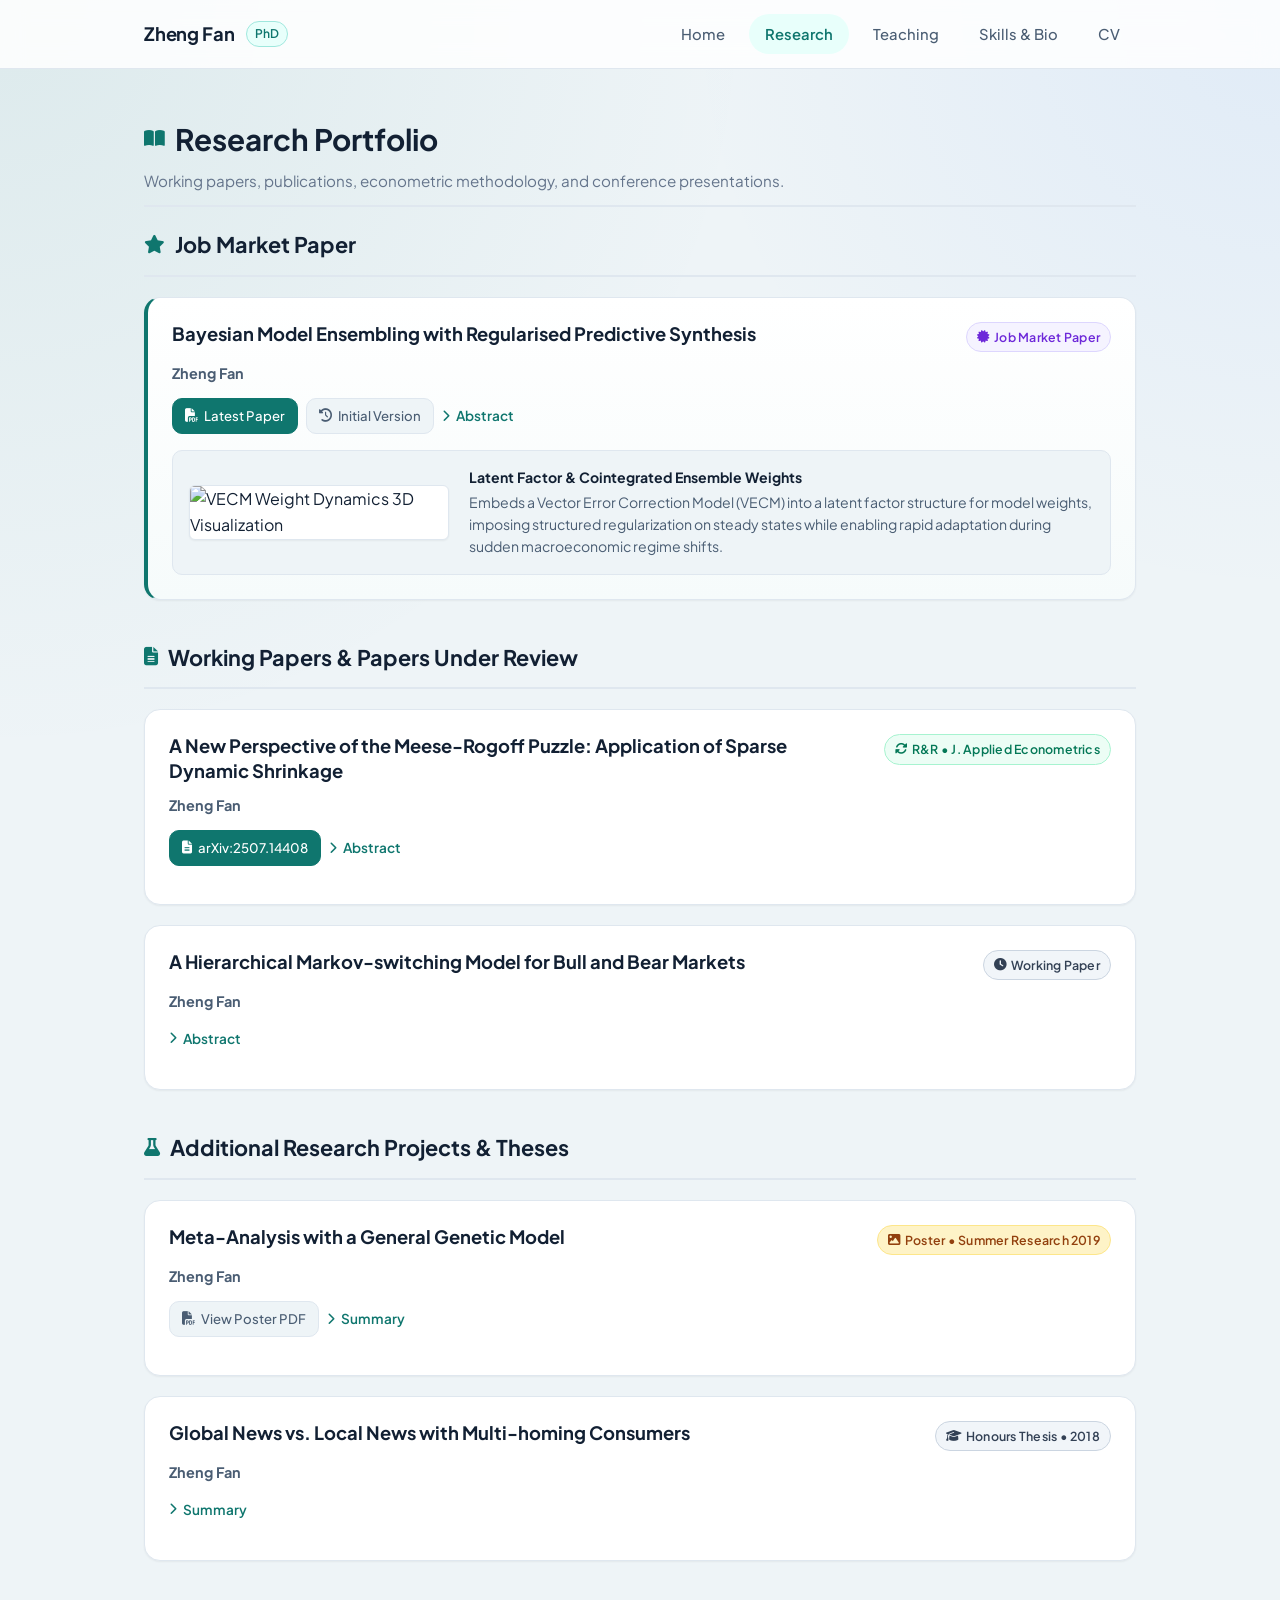
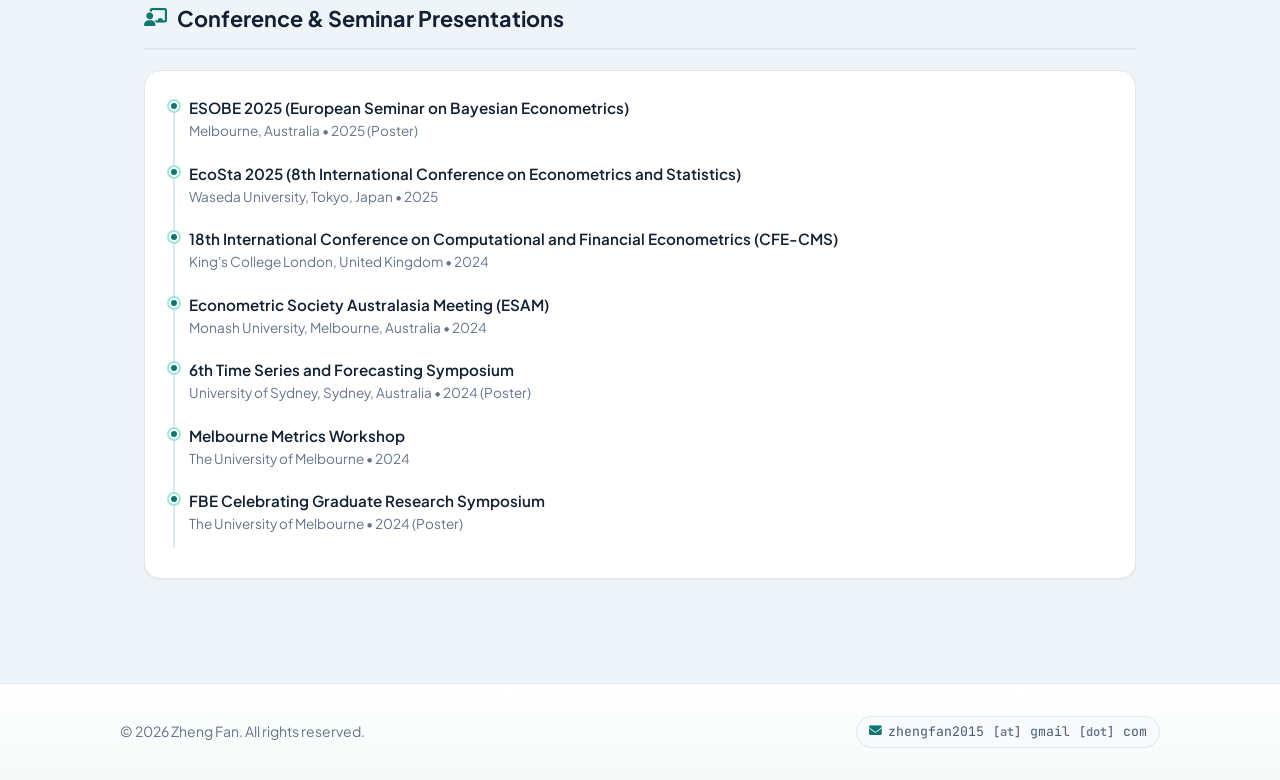
==== research.html @ b57fc92b "Add files via upload" ====
<!DOCTYPE html>
<html lang="en">
<head>
  <meta charset="UTF-8">
  <meta name="viewport" content="width=device-width, initial-scale=1.0">
  <title>Research | Zheng Fan, PhD</title>
  <meta name="description" content="Research papers, working papers, and conference presentations by Zheng Fan, PhD in Economics.">
  <link rel="icon" type="image/x-icon" href="favicon.ico">
  <link rel="canonical" href="https://zhengf1.github.io/research.html">

  <!-- Stylesheets -->
  <link rel="stylesheet" href="style.css">
  <link rel="stylesheet" href="https://cdnjs.cloudflare.com/ajax/libs/font-awesome/6.5.1/css/all.min.css">
</head>
<body>

  <!-- Navigation Bar -->
  <header class="site-header">
    <div class="nav-container">
      <a href="index.html" class="nav-brand">
        <span>Zheng Fan</span>
        <span class="brand-badge">PhD</span>
      </a>

      <button class="mobile-nav-toggle" id="mobile-toggle" aria-label="Toggle navigation">
        <i class="fas fa-bars"></i>
      </button>

      <ul class="nav-links" id="nav-links">
        <li><a href="index.html" class="nav-link">Home</a></li>
        <li><a href="research.html" class="nav-link active">Research</a></li>
        <li><a href="teaching.html" class="nav-link">Teaching</a></li>
        <li><a href="skills.html" class="nav-link">Skills &amp; Bio</a></li>
        <li><a href="summary.html" class="nav-link">CV</a></li>
      </ul>
    </div>
  </header>

  <!-- Main Content -->
  <main class="main-wrapper">

    <!-- Page Title -->
    <div class="section-header" style="margin-top: 10px;">
      <div>
        <h1 class="section-title" style="font-size: 1.85rem;">
          <i class="fas fa-book-open"></i> Research Portfolio
        </h1>
        <p class="section-subtitle" style="margin-top: 4px; font-size: 0.95rem;">
          Working papers, publications, econometric methodology, and conference presentations.
        </p>
      </div>
    </div>

    <!-- Job Market Paper Section -->
    <section class="section">
      <div class="section-header">
        <h2 class="section-title">
          <i class="fas fa-star"></i> Job Market Paper
        </h2>
      </div>

      <div class="card card-featured">
        <div class="paper-header">
          <h3 class="paper-title">Bayesian Model Ensembling with Regularised Predictive Synthesis</h3>
          <span class="paper-status-badge badge-jmp">
            <i class="fas fa-certificate"></i> Job Market Paper
          </span>
        </div>
        <div class="paper-authors">
          <strong>Zheng Fan</strong>
        </div>

        <div class="paper-actions">
          <a href="https://drive.google.com/file/d/13BnlJRaggg3YICvdml_a8Ei7IoEQGMV5/view?usp=drive_link" target="_blank" rel="noopener noreferrer" class="btn-action btn-primary-action">
            <i class="fas fa-file-pdf"></i> Latest Paper
          </a>
          <a href="https://drive.google.com/file/d/1F9MIjxwl478KkVjVPBg7mlraKvSNJlMA/view?usp=drive_link" target="_blank" rel="noopener noreferrer" class="btn-action">
            <i class="fas fa-history"></i> Initial Version
          </a>
          <button class="abstract-toggle" onclick="toggleAbstract('jmp-abstract-full', this)">
            <i class="fas fa-chevron-right chevron"></i> <span>Abstract</span>
          </button>
        </div>

        <!-- Media & Animation Showcase -->
        <div class="media-showcase">
          <div class="media-thumbnail">
            <img src="video_VECM_MS_weights_3D_left.gif" alt="VECM Weight Dynamics 3D Visualization">
          </div>
          <div class="media-desc">
            <strong style="color: var(--text-primary); display: block; margin-bottom: 4px;">Latent Factor &amp; Cointegrated Ensemble Weights</strong>
            Embeds a Vector Error Correction Model (VECM) into a latent factor structure for model weights, imposing structured regularization on steady states while enabling rapid adaptation during sudden macroeconomic regime shifts.
          </div>
        </div>

        <div id="jmp-abstract-full" class="abstract-content">
          <p>
            <strong>Abstract:</strong> This paper develops a new Bayesian framework for forecast combination that embeds a Vector Error Correction Model structure within a latent dynamic factor representation for model weights. By imposing cointegration across the latent weight structure, the framework establishes a structured yet flexible regularization on their long-run behavior while allowing for short-term deviations. The specification enables the ensemble weights to evolve around steady states and to adjust rapidly toward a new steady state when the predictive environment changes. Monte Carlo studies and empirical applications to economic growth and inflation forecasting show that the proposed approach delivers substantial improvements in predictive performance over cutting-edge methods. The framework incorporates key features found in state-of-the-art approaches by providing flexible weight dynamics that permit non-convex weights to be negative and allow quick transitions across multiple steady configurations simultaneously.
          </p>
        </div>
      </div>
    </section>

    <!-- Working Papers Section -->
    <section class="section">
      <div class="section-header">
        <h2 class="section-title">
          <i class="fas fa-file-alt"></i> Working Papers &amp; Papers Under Review
        </h2>
      </div>

      <!-- Paper 1 -->
      <div class="card">
        <div class="paper-header">
          <h3 class="paper-title">A New Perspective of the Meese-Rogoff Puzzle: Application of Sparse Dynamic Shrinkage</h3>
          <span class="paper-status-badge badge-rr">
            <i class="fas fa-sync-alt"></i> R&amp;R &bull; J. Applied Econometrics
          </span>
        </div>
        <div class="paper-authors">
          <strong>Zheng Fan</strong>
        </div>
        <div class="paper-actions">
          <a href="https://arxiv.org/abs/2507.14408" target="_blank" rel="noopener noreferrer" class="btn-action btn-primary-action">
            <i class="fas fa-file-lines"></i> arXiv:2507.14408
          </a>
          <button class="abstract-toggle" onclick="toggleAbstract('paper1-abstract', this)">
            <i class="fas fa-chevron-right chevron"></i> <span>Abstract</span>
          </button>
        </div>
        <div id="paper1-abstract" class="abstract-content">
          <p>
            <strong>Abstract:</strong> We propose the Markov Switching Dynamic Shrinkage process (MSDSP), nesting the Dynamic Shrinkage Process (DSP) of Kowal et al. (2019). We revisit the Meese-Rogoff puzzle (Meese and Rogoff, 1983a,b, 1988) by applying the MSDSP to the economic models deemed inferior to the random walk model for exchange rate predictions. The flexibility of the MSDSP model captures the possibility of zero coefficients (sparsity), constant coefficient (dynamic shrinkage), as well as sudden and gradual parameter movements (structural change) in the time-varying parameter model setting. We also apply MSDSP in the context of Bayesian predictive synthesis (BPS) (McAlinn and West, 2019), where dynamic combination schemes exploit the information from the alternative economic models. Our analysis provides a new perspective to the Meese-Rogoff puzzle, illustrating that the economic models, enhanced with the parameter flexibility of the MSDSP, produce predictive distributions that are superior to the random walk model, even when stochastic volatility is considered.
          </p>
        </div>
      </div>

      <!-- Paper 2 -->
      <div class="card">
        <div class="paper-header">
          <h3 class="paper-title">A Hierarchical Markov-switching Model for Bull and Bear Markets</h3>
          <span class="paper-status-badge badge-wp">
            <i class="fas fa-clock"></i> Working Paper
          </span>
        </div>
        <div class="paper-authors">
          <strong>Zheng Fan</strong>
        </div>
        <div class="paper-actions">
          <button class="abstract-toggle" onclick="toggleAbstract('paper2-abstract', this)">
            <i class="fas fa-chevron-right chevron"></i> <span>Abstract</span>
          </button>
        </div>
        <div id="paper2-abstract" class="abstract-content">
          <p>
            <strong>Abstract:</strong> This paper integrates a hierarchical Markov-switching model with model-based clustering to address high-dimensional data challenges, aiming to identify bull and bear market regimes. This approach enhances both regime identification accuracy and out-of-sample forecasting performance across multivariate financial returns.
          </p>
        </div>
      </div>
    </section>

    <!-- Other Research Experience & Projects -->
    <section class="section">
      <div class="section-header">
        <h2 class="section-title">
          <i class="fas fa-flask"></i> Additional Research Projects &amp; Theses
        </h2>
      </div>

      <!-- Project 1 -->
      <div class="card">
        <div class="paper-header">
          <h3 class="paper-title">Meta-Analysis with a General Genetic Model</h3>
          <span class="paper-status-badge badge-poster">
            <i class="fas fa-image"></i> Poster &bull; Summer Research 2019
          </span>
        </div>
        <div class="paper-authors">
          <strong>Zheng Fan</strong>
        </div>
        <div class="paper-actions">
          <a href="https://www.dropbox.com/scl/fi/pet2wde454ogcvdiyjpfb/ZhengFan_Poster_Meta_analysis.pdf?rlkey=1n0ow25yqnae992b8m7dhs103&st=idr79p1o&dl=0" target="_blank" rel="noopener noreferrer" class="btn-action">
            <i class="fas fa-file-pdf"></i> View Poster PDF
          </a>
          <button class="abstract-toggle" onclick="toggleAbstract('project1-abstract', this)">
            <i class="fas fa-chevron-right chevron"></i> <span>Summary</span>
          </button>
        </div>
        <div id="project1-abstract" class="abstract-content">
          <p>
            <strong>Summary:</strong> Assessed the effect of the ACTN3 gene on athletic performance across global studies. Developed a widely applicable general meta-analytic model for studying heterogeneous genetic effects and continuous athletic covariates.
          </p>
        </div>
      </div>

      <!-- Project 2 -->
      <div class="card">
        <div class="paper-header">
          <h3 class="paper-title">Global News vs. Local News with Multi-homing Consumers</h3>
          <span class="paper-status-badge badge-wp">
            <i class="fas fa-graduation-cap"></i> Honours Thesis &bull; 2018
          </span>
        </div>
        <div class="paper-authors">
          <strong>Zheng Fan</strong>
        </div>
        <div class="paper-actions">
          <button class="abstract-toggle" onclick="toggleAbstract('project2-abstract', this)">
            <i class="fas fa-chevron-right chevron"></i> <span>Summary</span>
          </button>
        </div>
        <div id="project2-abstract" class="abstract-content">
          <p>
            <strong>Summary:</strong> Extended the spatial demographic model of Salop to analyze media competition between global news syndicates and local outlets in the presence of multi-homing consumers and differentiated advertising markets.
          </p>
        </div>
      </div>
    </section>

    <!-- Conference Presentations -->
    <section class="section">
      <div class="section-header">
        <h2 class="section-title">
          <i class="fas fa-chalkboard-teacher"></i> Conference &amp; Seminar Presentations
        </h2>
      </div>

      <div class="card">
        <ul class="presentation-timeline">
          <li class="presentation-item">
            <div class="presentation-event">ESOBE 2025 (European Seminar on Bayesian Econometrics)</div>
            <div class="presentation-location">Melbourne, Australia &bull; 2025 (Poster)</div>
          </li>
          <li class="presentation-item">
            <div class="presentation-event">EcoSta 2025 (8th International Conference on Econometrics and Statistics)</div>
            <div class="presentation-location">Waseda University, Tokyo, Japan &bull; 2025</div>
          </li>
          <li class="presentation-item">
            <div class="presentation-event">18th International Conference on Computational and Financial Econometrics (CFE-CMS)</div>
            <div class="presentation-location">King's College London, United Kingdom &bull; 2024</div>
          </li>
          <li class="presentation-item">
            <div class="presentation-event">Econometric Society Australasia Meeting (ESAM)</div>
            <div class="presentation-location">Monash University, Melbourne, Australia &bull; 2024</div>
          </li>
          <li class="presentation-item">
            <div class="presentation-event">6th Time Series and Forecasting Symposium</div>
            <div class="presentation-location">University of Sydney, Sydney, Australia &bull; 2024 (Poster)</div>
          </li>
          <li class="presentation-item">
            <div class="presentation-event">Melbourne Metrics Workshop</div>
            <div class="presentation-location">The University of Melbourne &bull; 2024</div>
          </li>
          <li class="presentation-item">
            <div class="presentation-event">FBE Celebrating Graduate Research Symposium</div>
            <div class="presentation-location">The University of Melbourne &bull; 2024 (Poster)</div>
          </li>
        </ul>
      </div>
    </section>

  </main>

  <!-- Footer -->
  <footer class="site-footer">
    <div class="footer-container">
      <div class="footer-copy">
        &copy; 2026 Zheng Fan. All rights reserved.
      </div>
      <div class="footer-email">
        <span class="email-obfuscated" onclick="copyEmail(this)" data-user="zhengfan2015+web" data-domain="gmail.com" title="Click to copy email">
          <i class="fas fa-envelope"></i>
          <span class="email-text">zhengfan2015 <span class="email-sep">[at]</span> gmail <span class="email-sep">[dot]</span> com</span>
        </span>
      </div>
    </div>
  </footer>

  <!-- Scripts -->
  <script>
    function copyEmail(el) {
      const user = el.getAttribute('data-user');
      const domain = el.getAttribute('data-domain');
      if (!user || !domain) return;
      const email = user + '@' + domain;
      navigator.clipboard.writeText(email).then(() => {
        const textSpan = el.querySelector('.email-text');
        const orig = textSpan.innerHTML;
        textSpan.textContent = 'Copied to clipboard!';
        setTimeout(() => { textSpan.innerHTML = orig; }, 2000);
      }).catch(() => {});
    }

    function toggleAbstract(id, buttonEl) {
      const el = document.getElementById(id);
      if (!el) return;
      el.classList.toggle('show');
      buttonEl.classList.toggle('expanded');
    }

    const mobileToggle = document.getElementById('mobile-toggle');
    const navLinks = document.getElementById('nav-links');
    if (mobileToggle && navLinks) {
      mobileToggle.addEventListener('click', () => {
        navLinks.classList.toggle('open');
      });
    }
  </script>
</body>
</html>
---- style.css ----
/* ==========================================================================
   Dr. Zheng Fan - Academic & Professional Portfolio Stylesheet
   Modern, Clean, Responsive Design System
   ========================================================================== */

@import url('https://fonts.googleapis.com/css2?family=Plus+Jakarta+Sans:ital,wght@0,300;0,400;0,500;0,600;0,700;1,400&family=JetBrains+Mono:wght@400;500&display=swap');

:root {
  /* Color Palette */
  --bg-primary: #f4f6fb;
  --bg-secondary: #eef4f7;
  --bg-tertiary: #f8fafc;
  --bg-card: #ffffff;
  --bg-glass: rgba(255, 255, 255, 0.84);
  
  --text-primary: #122033;
  --text-secondary: #4a5d73;
  --text-muted: #64748b;
  --text-light: #7d8ea5;
  
  --border-color: #dfe7ef;
  --border-hover: #c7d4e1;
  
  --accent-primary: #0f766e;
  --accent-hover: #115e59;
  --accent-light: #e8fffb;
  --accent-border: #9fe7dd;
  
  --brand-navy: #122033;
  --brand-indigo: #3b82f6;
  --brand-purple: #7c3aed;
  
  /* Status Badges */
  --badge-rr-bg: #ecfdf5;
  --badge-rr-text: #047857;
  --badge-rr-border: #a7f3d0;
  
  --badge-jmp-bg: #f5f3ff;
  --badge-jmp-text: #6d28d9;
  --badge-jmp-border: #ddd6fe;
  
  --badge-wp-bg: #f1f5f9;
  --badge-wp-text: #334155;
  --badge-wp-border: #cbd5e1;
  
  /* Elevation & Shadows */
  --shadow-sm: 0 1px 2px 0 rgba(0, 0, 0, 0.05);
  --shadow-md: 0 4px 6px -1px rgba(0, 0, 0, 0.07), 0 2px 4px -2px rgba(0, 0, 0, 0.05);
  --shadow-lg: 0 10px 15px -3px rgba(0, 0, 0, 0.08), 0 4px 6px -4px rgba(0, 0, 0, 0.04);
  --shadow-hover: 0 12px 24px -4px rgba(15, 23, 42, 0.12);
  
  /* Layout */
  --container-max-width: 1040px;
  --radius-sm: 6px;
  --radius-md: 10px;
  --radius-lg: 16px;
  --radius-full: 9999px;
  
  --transition: all 0.2s cubic-bezier(0.4, 0, 0.2, 1);
}

/* ==========================================================================
   Base & Reset
   ========================================================================== */
*, *::before, *::after {
  box-sizing: border-box;
  margin: 0;
  padding: 0;
}

html {
  font-family: 'Plus Jakarta Sans', -apple-system, BlinkMacSystemFont, "Segoe UI", Roboto, sans-serif;
  color: var(--text-primary);
  background-color: var(--bg-secondary);
  line-height: 1.65;
  -webkit-font-smoothing: antialiased;
  -moz-osx-font-smoothing: grayscale;
  scroll-behavior: smooth;
}

body {
  min-height: 100vh;
  display: flex;
  flex-direction: column;
  background:
    radial-gradient(circle at top left, rgba(15, 118, 110, 0.08), transparent 28%),
    radial-gradient(circle at top right, rgba(59, 130, 246, 0.08), transparent 22%),
    var(--bg-secondary);
  color: var(--text-primary);
}

a {
  color: var(--accent-primary);
  text-decoration: none;
  transition: var(--transition);
}

a:hover {
  color: var(--accent-hover);
}

img {
  max-width: 100%;
  height: auto;
  display: block;
}

/* ==========================================================================
   Navigation Bar
   ========================================================================== */
.site-header {
  position: sticky;
  top: 0;
  z-index: 100;
  background-color: var(--bg-glass);
  backdrop-filter: blur(12px);
  -webkit-backdrop-filter: blur(12px);
  border-bottom: 1px solid var(--border-color);
  transition: var(--transition);
}

.nav-container {
  max-width: var(--container-max-width);
  margin: 0 auto;
  padding: 0 24px;
  height: 68px;
  display: flex;
  align-items: center;
  justify-content: space-between;
}

.nav-brand {
  display: flex;
  align-items: center;
  gap: 12px;
  font-size: 1.15rem;
  font-weight: 700;
  color: var(--text-primary);
  letter-spacing: -0.01em;
}

.nav-brand .brand-badge {
  font-size: 0.75rem;
  font-weight: 600;
  color: var(--accent-primary);
  background: var(--accent-light);
  padding: 2px 8px;
  border-radius: var(--radius-full);
  border: 1px solid var(--accent-border);
}

.nav-links {
  display: flex;
  align-items: center;
  gap: 8px;
  list-style: none;
}

.nav-link {
  display: inline-flex;
  align-items: center;
  padding: 8px 16px;
  border-radius: var(--radius-full);
  font-size: 0.925rem;
  font-weight: 500;
  color: var(--text-secondary);
  transition: var(--transition);
}

.nav-link:hover {
  color: var(--text-primary);
  background-color: var(--bg-tertiary);
}

.nav-link.active {
  color: var(--accent-primary);
  background-color: var(--accent-light);
  font-weight: 600;
}

/* Mobile Nav Toggle */
.mobile-nav-toggle {
  display: none;
  background: none;
  border: none;
  cursor: pointer;
  padding: 8px;
  color: var(--text-primary);
  font-size: 1.25rem;
}

/* ==========================================================================
   Main Container Layout
   ========================================================================== */
.main-wrapper {
  flex: 1;
  max-width: var(--container-max-width);
  width: 100%;
  margin: 0 auto;
  padding: 36px 24px 64px 24px;
}

/* ==========================================================================
   Hero & Profile Header Section
   ========================================================================== */
.hero-card {
  background: var(--bg-card);
  border: 1px solid var(--border-color);
  border-radius: var(--radius-lg);
  padding: 40px;
  margin-bottom: 36px;
  box-shadow: var(--shadow-sm);
  display: flex;
  align-items: center;
  justify-content: space-between;
  gap: 40px;
  position: relative;
  overflow: hidden;
}

.hero-card::before {
  content: '';
  position: absolute;
  top: 0;
  left: 0;
  right: 0;
  height: 4px;
  background: linear-gradient(90deg, #0b3d5f 0%, #0f766e 45%, #f59e0b 100%);
}

.hero-content {
  flex: 1;
}

.hero-badge {
  display: inline-flex;
  align-items: center;
  gap: 6px;
  font-size: 0.8rem;
  font-weight: 600;
  text-transform: uppercase;
  letter-spacing: 0.05em;
  color: #0f766e;
  background: #e8fffb;
  border: 1px solid #9fe7dd;
  padding: 4px 10px;
  border-radius: var(--radius-full);
  margin-bottom: 12px;
}

.hero-name {
  font-size: 2.35rem;
  font-weight: 800;
  color: var(--text-primary);
  letter-spacing: -0.025em;
  line-height: 1.2;
  margin-bottom: 6px;
}

.hero-title {
  font-size: 1.125rem;
  font-weight: 500;
  color: var(--text-secondary);
  margin-bottom: 16px;
}

.hero-title .affiliation {
  color: var(--text-primary);
  font-weight: 600;
}

.hero-bio {
  font-size: 0.98rem;
  color: var(--text-secondary);
  line-height: 1.65;
  margin-bottom: 24px;
}

.social-links {
  display: flex;
  align-items: center;
  gap: 12px;
  flex-wrap: wrap;
}

.social-btn {
  display: inline-flex;
  align-items: center;
  gap: 8px;
  padding: 8px 14px;
  border-radius: var(--radius-md);
  font-size: 0.875rem;
  font-weight: 500;
  color: var(--text-secondary);
  background: var(--bg-tertiary);
  border: 1px solid var(--border-color);
  transition: var(--transition);
}

.social-btn svg {
  flex-shrink: 0;
  width: 18px;
  height: 18px;
  fill: currentColor;
}

.social-btn:hover {
  color: var(--text-primary);
  border-color: var(--border-hover);
  transform: translateY(-1px);
  box-shadow: var(--shadow-sm);
}

.social-btn.btn-scholar:hover {
  background: #eff6ff;
  color: #2563eb;
  border-color: #bfdbfe;
}

.social-btn.btn-github:hover {
  background: #181717;
  color: #ffffff;
  border-color: #181717;
}

.social-btn.btn-linkedin:hover {
  background: #0077b5;
  color: #ffffff;
  border-color: #0077b5;
}

.social-btn.btn-orcid:hover {
  background: #f0fdf4;
  color: #16a34a;
  border-color: #bbf7d0;
}

.hero-avatar-wrap {
  flex-shrink: 0;
  position: relative;
}

.hero-avatar {
  width: 156px;
  height: 156px;
  border-radius: var(--radius-full);
  object-fit: cover;
  border: 4px solid var(--bg-card);
  box-shadow: var(--shadow-md);
  outline: 2px solid var(--border-color);
}

/* ==========================================================================
   Section Headers
   ========================================================================== */
.section {
  margin-bottom: 40px;
}

.section-header {
  display: flex;
  align-items: baseline;
  justify-content: space-between;
  margin-bottom: 20px;
  padding-bottom: 12px;
  border-bottom: 2px solid var(--border-color);
}

.section-title {
  font-size: 1.35rem;
  font-weight: 700;
  color: var(--text-primary);
  display: flex;
  align-items: center;
  gap: 10px;
}

.section-title i {
  color: var(--accent-primary);
  font-size: 1.15rem;
}

.section-subtitle {
  font-size: 0.875rem;
  color: var(--text-muted);
}

/* ==========================================================================
   Cards & Layout Components
   ========================================================================== */
.card {
  background: var(--bg-card);
  border: 1px solid var(--border-color);
  border-radius: var(--radius-lg);
  padding: 24px;
  margin-bottom: 20px;
  box-shadow: var(--shadow-sm);
  transition: var(--transition);
}

.card:hover {
  border-color: var(--border-hover);
  box-shadow: var(--shadow-md);
}

/* Featured Paper Card */
.card-featured {
  border-left: 4px solid var(--accent-primary);
  background: linear-gradient(180deg, #ffffff 0%, #f6fbfb 100%);
}

.paper-header {
  display: flex;
  align-items: flex-start;
  justify-content: space-between;
  gap: 16px;
  margin-bottom: 10px;
}

.paper-title {
  font-size: 1.15rem;
  font-weight: 700;
  color: var(--text-primary);
  line-height: 1.35;
}

.paper-status-badge {
  flex-shrink: 0;
  display: inline-flex;
  align-items: center;
  gap: 5px;
  padding: 4px 10px;
  border-radius: var(--radius-full);
  font-size: 0.775rem;
  font-weight: 600;
  letter-spacing: 0.02em;
}

.badge-jmp {
  background: var(--badge-jmp-bg);
  color: var(--badge-jmp-text);
  border: 1px solid var(--badge-jmp-border);
}

.badge-rr {
  background: var(--badge-rr-bg);
  color: var(--badge-rr-text);
  border: 1px solid var(--badge-rr-border);
}

.badge-wp {
  background: var(--badge-wp-bg);
  color: var(--badge-wp-text);
  border: 1px solid var(--badge-wp-border);
}

.badge-poster {
  background: #fef3c7;
  color: #92400e;
  border: 1px solid #fde68a;
}

.paper-authors {
  font-size: 0.9rem;
  color: var(--text-secondary);
  margin-bottom: 12px;
}

.paper-actions {
  display: flex;
  align-items: center;
  gap: 8px;
  flex-wrap: wrap;
  margin-bottom: 14px;
}

.btn-action {
  display: inline-flex;
  align-items: center;
  gap: 6px;
  padding: 6px 12px;
  border-radius: var(--radius-md);
  font-size: 0.825rem;
  font-weight: 500;
  color: var(--text-secondary);
  background: var(--bg-secondary);
  border: 1px solid var(--border-color);
  cursor: pointer;
  transition: var(--transition);
}

.btn-action:hover {
  color: var(--accent-primary);
  background: var(--accent-light);
  border-color: var(--accent-border);
}

.btn-action.btn-primary-action {
  background: var(--accent-primary);
  color: #ffffff;
  border-color: var(--accent-primary);
}

.btn-action.btn-primary-action:hover {
  background: var(--accent-hover);
  border-color: var(--accent-hover);
  color: #ffffff;
}

/* Abstract Toggle */
.abstract-toggle {
  background: none;
  border: none;
  padding: 4px 0;
  font-family: inherit;
  font-size: 0.85rem;
  font-weight: 600;
  color: var(--accent-primary);
  cursor: pointer;
  display: inline-flex;
  align-items: center;
  gap: 6px;
  transition: var(--transition);
}

.abstract-toggle:hover {
  color: var(--accent-hover);
  text-decoration: underline;
}

.abstract-toggle .chevron {
  transition: transform 0.2s ease;
  display: inline-block;
  font-size: 0.75rem;
}

.abstract-toggle.expanded .chevron {
  transform: rotate(90deg);
}

.abstract-content {
  display: none;
  margin-top: 14px;
  padding: 16px;
  background-color: var(--bg-secondary);
  border-radius: var(--radius-md);
  border: 1px solid var(--border-color);
  font-size: 0.9rem;
  color: var(--text-secondary);
  line-height: 1.6;
}

.abstract-content.show {
  display: block;
}

/* Media Showcase (for JMP animation) */
.media-showcase {
  display: grid;
  grid-template-columns: 260px 1fr;
  gap: 20px;
  margin-top: 16px;
  align-items: center;
  background: var(--bg-secondary);
  border: 1px solid var(--border-color);
  border-radius: var(--radius-md);
  padding: 16px;
}

.media-thumbnail {
  border-radius: var(--radius-sm);
  overflow: hidden;
  box-shadow: var(--shadow-sm);
  background: #fff;
  border: 1px solid var(--border-color);
}

.media-thumbnail img {
  width: 100%;
  height: auto;
  display: block;
}

.media-desc {
  font-size: 0.88rem;
  color: var(--text-secondary);
  line-height: 1.55;
}

/* ==========================================================================
   News & Highlight List
   ========================================================================== */
.news-list {
  list-style: none;
}

.news-item {
  display: flex;
  gap: 16px;
  padding: 14px 0;
  border-bottom: 1px solid var(--border-color);
}

.news-item:last-child {
  border-bottom: none;
  padding-bottom: 0;
}

.news-date {
  flex-shrink: 0;
  font-size: 0.825rem;
  font-weight: 600;
  color: var(--accent-primary);
  background: var(--accent-light);
  padding: 3px 8px;
  border-radius: var(--radius-sm);
  height: fit-content;
  border: 1px solid var(--accent-border);
}

.news-text {
  font-size: 0.925rem;
  color: var(--text-secondary);
  line-height: 1.5;
}

/* ==========================================================================
   Pills & Tags
   ========================================================================== */
.pill-grid {
  display: flex;
  flex-wrap: wrap;
  gap: 8px;
  margin-top: 8px;
}

.pill {
  display: inline-flex;
  align-items: center;
  gap: 6px;
  padding: 6px 12px;
  border-radius: var(--radius-full);
  font-size: 0.825rem;
  font-weight: 500;
  background: var(--bg-tertiary);
  color: var(--text-primary);
  border: 1px solid var(--border-color);
}

.pill i {
  color: var(--accent-primary);
}

/* ==========================================================================
   Teaching & Course Grid
   ========================================================================== */
.experience-group {
  margin-bottom: 28px;
}

.experience-institution {
  font-size: 1.05rem;
  font-weight: 700;
  color: var(--text-primary);
  margin-bottom: 4px;
}

.experience-role {
  font-size: 0.9rem;
  font-weight: 600;
  color: var(--accent-primary);
  margin-bottom: 14px;
}

.course-grid {
  display: grid;
  grid-template-columns: repeat(auto-fill, minmax(310px, 1fr));
  gap: 16px;
}

.course-card {
  background: var(--bg-card);
  border: 1px solid var(--border-color);
  border-radius: var(--radius-md);
  padding: 16px;
  box-shadow: var(--shadow-sm);
  display: flex;
  flex-direction: column;
  justify-content: space-between;
}

.course-code {
  font-family: 'JetBrains Mono', monospace;
  font-size: 0.775rem;
  font-weight: 600;
  color: var(--accent-primary);
  margin-bottom: 4px;
}

.course-title {
  font-size: 0.95rem;
  font-weight: 700;
  color: var(--text-primary);
  margin-bottom: 12px;
}

.course-terms {
  display: flex;
  flex-wrap: wrap;
  gap: 6px;
}

.term-badge {
  font-size: 0.75rem;
  padding: 2px 7px;
  border-radius: var(--radius-sm);
  background: var(--bg-tertiary);
  color: var(--text-secondary);
  border: 1px solid var(--border-color);
}

a.term-badge {
  color: var(--accent-primary);
  background: var(--accent-light);
  border-color: var(--accent-border);
  font-weight: 500;
  display: inline-flex;
  align-items: center;
  gap: 4px;
}

a.term-badge:hover {
  background: var(--accent-primary);
  color: #ffffff;
  border-color: var(--accent-primary);
}

/* ==========================================================================
   Skills Grid
   ========================================================================== */
.skills-container {
  display: grid;
  grid-template-columns: repeat(auto-fit, minmax(280px, 1fr));
  gap: 20px;
}

.skill-category-card {
  background: var(--bg-card);
  border: 1px solid var(--border-color);
  border-radius: var(--radius-lg);
  padding: 24px;
  box-shadow: var(--shadow-sm);
}

.skill-category-header {
  display: flex;
  align-items: center;
  gap: 10px;
  font-size: 1.05rem;
  font-weight: 700;
  color: var(--text-primary);
  margin-bottom: 16px;
  padding-bottom: 10px;
  border-bottom: 1px solid var(--border-color);
}

.skill-category-header i {
  color: var(--accent-primary);
}

.skill-tier {
  margin-bottom: 14px;
}

.skill-tier:last-child {
  margin-bottom: 0;
}

.skill-tier-label {
  font-size: 0.775rem;
  font-weight: 600;
  text-transform: uppercase;
  letter-spacing: 0.04em;
  color: var(--text-muted);
  margin-bottom: 6px;
}

/* ==========================================================================
   Presentations List
   ========================================================================== */
.presentation-timeline {
  list-style: none;
  position: relative;
  padding-left: 20px;
}

.presentation-timeline::before {
  content: '';
  position: absolute;
  left: 4px;
  top: 6px;
  bottom: 6px;
  width: 2px;
  background: var(--border-color);
}

.presentation-item {
  position: relative;
  padding-bottom: 18px;
}

.presentation-item::before {
  content: '';
  position: absolute;
  left: -20px;
  top: 6px;
  width: 10px;
  height: 10px;
  border-radius: 50%;
  background: var(--accent-primary);
  border: 2px solid var(--bg-card);
  box-shadow: 0 0 0 2px var(--accent-border);
}

.presentation-event {
  font-size: 0.95rem;
  font-weight: 600;
  color: var(--text-primary);
}

.presentation-location {
  font-size: 0.85rem;
  color: var(--text-muted);
}

/* ==========================================================================
   Footer
   ========================================================================== */
.site-footer {
  background: linear-gradient(180deg, #ffffff 0%, #f5faf9 100%);
  border-top: 1px solid var(--border-color);
  padding: 32px 24px;
  margin-top: auto;
}

.footer-container {
  max-width: var(--container-max-width);
  margin: 0 auto;
  display: flex;
  align-items: center;
  justify-content: space-between;
  flex-wrap: wrap;
  gap: 16px;
}

.footer-copy {
  font-size: 0.875rem;
  color: var(--text-muted);
}

.footer-affiliation,
.footer-email {
  font-size: 0.875rem;
  color: var(--text-secondary);
}

.email-obfuscated {
  display: inline-flex;
  align-items: center;
  gap: 6px;
  cursor: pointer;
  padding: 4px 12px;
  border-radius: var(--radius-full);
  background: var(--bg-tertiary);
  border: 1px solid var(--border-color);
  font-family: 'JetBrains Mono', monospace;
  font-size: 0.825rem;
  color: var(--text-secondary);
  transition: var(--transition);
}

.email-obfuscated:hover {
  background: var(--accent-light);
  color: var(--accent-primary);
  border-color: var(--accent-border);
}

.email-obfuscated i {
  color: var(--accent-primary);
  font-size: 0.8rem;
}

.email-sep {
  color: var(--text-muted);
  font-size: 0.75rem;
  font-weight: 600;
  padding: 0 1px;
}

/* ==========================================================================
   Responsive Breakpoints
   ========================================================================== */
@media (max-width: 768px) {
  .hero-card {
    flex-direction: column-reverse;
    text-align: center;
    padding: 28px 20px;
    gap: 24px;
  }
  
  .hero-avatar {
    width: 128px;
    height: 128px;
  }
  
  .social-links {
    justify-content: center;
  }
  
  .media-showcase {
    grid-template-columns: 1fr;
  }
  
  .mobile-nav-toggle {
    display: block;
  }
  
  .nav-links {
    display: none;
    position: absolute;
    top: 68px;
    left: 0;
    right: 0;
    background: var(--bg-card);
    border-bottom: 1px solid var(--border-color);
    flex-direction: column;
    padding: 16px;
    box-shadow: var(--shadow-md);
  }
  
  .nav-links.open {
    display: flex;
  }
  
  .nav-link {
    width: 100%;
    justify-content: center;
  }
}

/* ==========================================================================
   CV / Summary Page & Print Layout
   ========================================================================== */
.summary-toolbar {
  display: flex;
  justify-content: space-between;
  align-items: center;
  margin-bottom: 24px;
  flex-wrap: wrap;
  gap: 12px;
}

.summary-sheet {
  background: #ffffff;
  border: 1px solid var(--border-color);
  border-radius: var(--radius-lg);
  padding: 48px;
  box-shadow: var(--shadow-sm);
}

.cv-header {
  border-bottom: 2px solid var(--text-primary);
  padding-bottom: 20px;
  margin-bottom: 28px;
  display: flex;
  justify-content: space-between;
  align-items: flex-start;
  gap: 20px;
  flex-wrap: wrap;
}

.cv-name {
  font-size: 2.2rem;
  font-weight: 800;
  color: var(--text-primary);
  line-height: 1.15;
  margin-bottom: 6px;
}

.cv-subtitle {
  font-size: 1.05rem;
  font-weight: 600;
  color: var(--text-secondary);
}

.cv-meta {
  font-size: 0.9rem;
  color: var(--text-secondary);
  line-height: 1.6;
}

.cv-meta-links {
  display: flex;
  gap: 12px;
  flex-wrap: wrap;
  margin-top: 6px;
  font-size: 0.875rem;
}

.cv-meta-links a {
  display: inline-flex;
  align-items: center;
  gap: 5px;
  color: var(--accent-primary);
}

.cv-section {
  margin-bottom: 28px;
  break-inside: avoid;
  page-break-inside: avoid;
}

.cv-section-title {
  font-size: 1.15rem;
  font-weight: 700;
  text-transform: uppercase;
  letter-spacing: 0.05em;
  color: var(--text-primary);
  border-bottom: 1.5px solid var(--border-color);
  padding-bottom: 6px;
  margin-bottom: 14px;
}

.cv-item {
  margin-bottom: 14px;
  break-inside: avoid;
  page-break-inside: avoid;
}

.cv-item:last-child {
  margin-bottom: 0;
}

.cv-item-header {
  display: flex;
  justify-content: space-between;
  align-items: baseline;
  gap: 16px;
  margin-bottom: 3px;
}

.cv-item-title {
  font-size: 0.975rem;
  font-weight: 700;
  color: var(--text-primary);
}

.cv-item-date {
  font-size: 0.875rem;
  font-weight: 600;
  color: var(--text-muted);
  flex-shrink: 0;
  text-align: right;
}

.cv-item-subtitle {
  font-size: 0.9rem;
  color: var(--text-secondary);
  margin-bottom: 4px;
}

.cv-item-desc {
  font-size: 0.88rem;
  color: var(--text-secondary);
  line-height: 1.5;
}

.cv-list {
  padding-left: 20px;
  margin-top: 6px;
  font-size: 0.88rem;
  color: var(--text-secondary);
  line-height: 1.55;
}

.cv-list li {
  margin-bottom: 4px;
}

/* Print Specific Rules */
@media print {
  @page {
    margin: 1.5cm;
    size: A4 portrait;
  }

  body, html {
    background: #ffffff !important;
    color: #000000 !important;
    font-size: 10.5pt !important;
    line-height: 1.45 !important;
  }

  .site-header,
  .site-footer,
  .no-print,
  .mobile-nav-toggle {
    display: none !important;
  }

  .main-wrapper {
    max-width: 100% !important;
    padding: 0 !important;
    margin: 0 !important;
  }

  .summary-sheet {
    border: none !important;
    box-shadow: none !important;
    padding: 0 !important;
    background: #ffffff !important;
  }

  .cv-header {
    border-bottom: 2px solid #000000 !important;
    padding-bottom: 12px !important;
    margin-bottom: 20px !important;
  }

  .cv-name {
    font-size: 20pt !important;
    color: #000000 !important;
  }

  .cv-section-title {
    font-size: 11pt !important;
    color: #000000 !important;
    border-bottom: 1px solid #000000 !important;
    margin-bottom: 10px !important;
  }

  .cv-item-title {
    font-size: 10.5pt !important;
    color: #000000 !important;
  }

  .cv-item-date, .cv-item-subtitle, .cv-item-desc, .cv-meta, .cv-list {
    color: #222222 !important;
  }

  .cv-meta-links a {
    color: #000000 !important;
    text-decoration: underline !important;
  }

  .cv-section, .cv-item {
    page-break-inside: avoid !important;
    break-inside: avoid !important;
  }
}
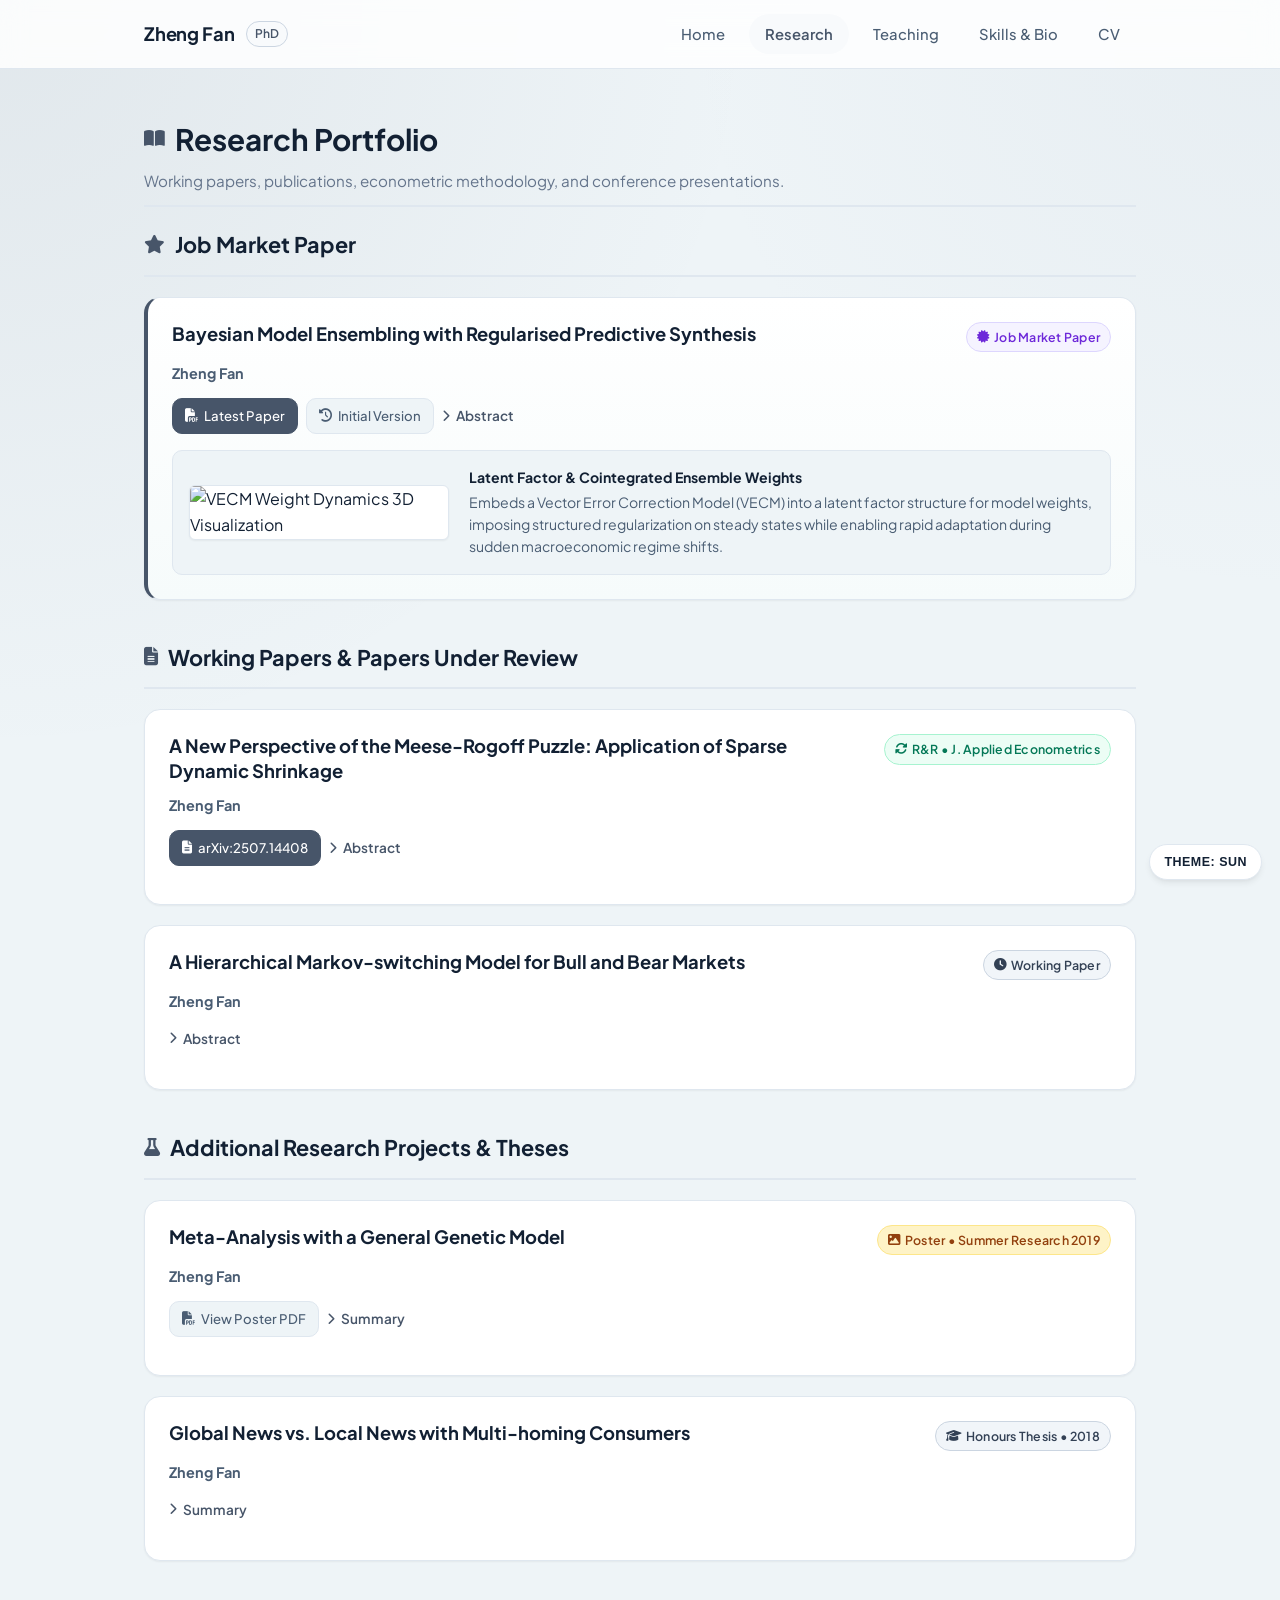
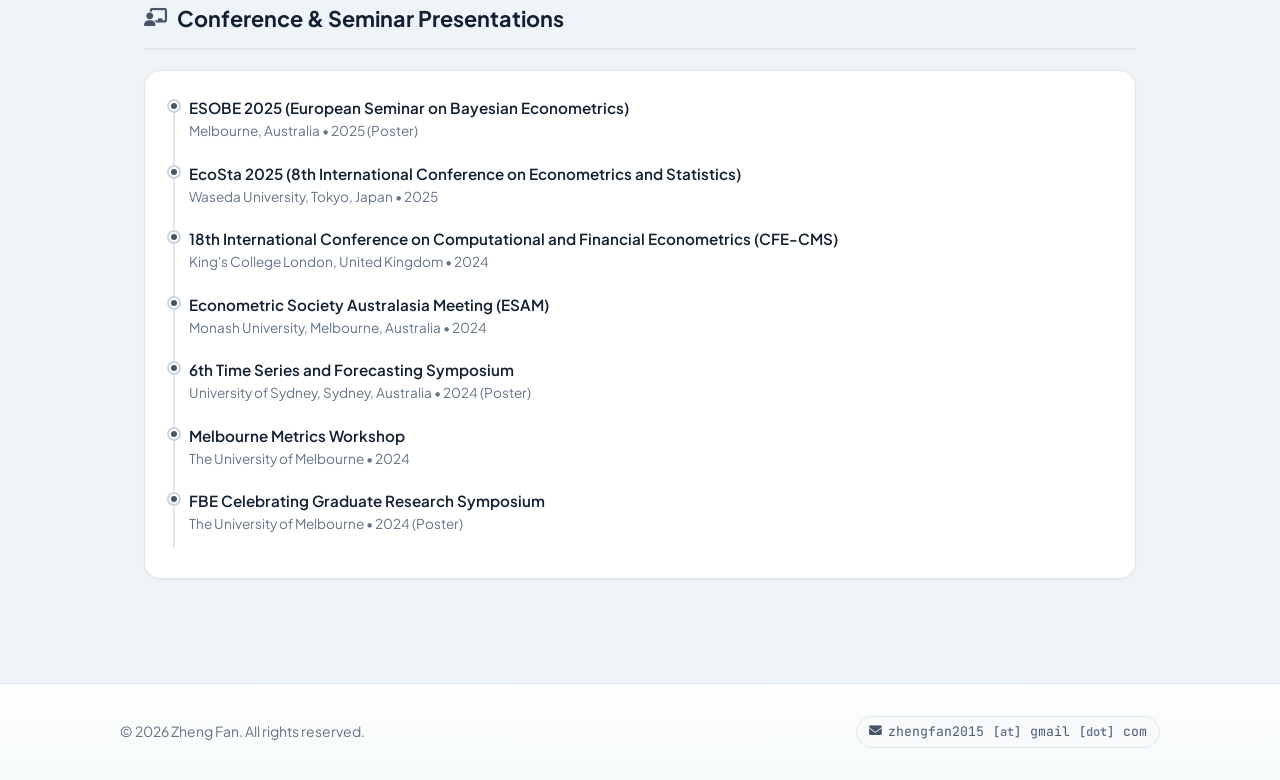
==== commit 8d77bfc3: "Add files via upload" ====
--- a/research.html
+++ b/research.html
@@ -36,6 +36,8 @@
     </div>
   </header>
 
+  <button class="theme-preview" id="theme-preview" type="button" aria-label="Preview next theme">Theme: Fri</button>
+
   <!-- Main Content -->
   <main class="main-wrapper">
 
@@ -278,6 +280,28 @@
 
   <!-- Scripts -->
   <script>
+    const dayNames = ['sun', 'mon', 'tue', 'wed', 'thu', 'fri', 'sat'];
+    const themeButton = document.getElementById('theme-preview');
+    const todayTheme = dayNames[new Date().getDay()];
+    let currentThemeIndex = dayNames.indexOf(todayTheme);
+
+    function applyTheme(themeName) {
+      document.body.classList.remove('theme-sun', 'theme-mon', 'theme-tue', 'theme-wed', 'theme-thu', 'theme-fri', 'theme-sat');
+      document.body.classList.add('theme-' + themeName);
+      if (themeButton) {
+        themeButton.textContent = 'Theme: ' + themeName.toUpperCase();
+      }
+    }
+
+    applyTheme(dayNames[currentThemeIndex]);
+
+    if (themeButton) {
+      themeButton.addEventListener('click', () => {
+        currentThemeIndex = (currentThemeIndex + 1) % dayNames.length;
+        applyTheme(dayNames[currentThemeIndex]);
+      });
+    }
+
     function copyEmail(el) {
       const user = el.getAttribute('data-user');
       const domain = el.getAttribute('data-domain');
--- a/style.css
+++ b/style.css
@@ -12,6 +12,8 @@
   --bg-tertiary: #f8fafc;
   --bg-card: #ffffff;
   --bg-glass: rgba(255, 255, 255, 0.84);
+  --bg-radial-one: rgba(15, 118, 110, 0.08);
+  --bg-radial-two: rgba(59, 130, 246, 0.08);
   
   --text-primary: #122033;
   --text-secondary: #4a5d73;
@@ -83,10 +85,97 @@
   display: flex;
   flex-direction: column;
   background:
-    radial-gradient(circle at top left, rgba(15, 118, 110, 0.08), transparent 28%),
-    radial-gradient(circle at top right, rgba(59, 130, 246, 0.08), transparent 22%),
+    radial-gradient(circle at top left, var(--bg-radial-one), transparent 28%),
+    radial-gradient(circle at top right, var(--bg-radial-two), transparent 22%),
     var(--bg-secondary);
   color: var(--text-primary);
+}
+
+body.theme-mon {
+  --bg-radial-one: rgba(16, 185, 129, 0.1);
+  --bg-radial-two: rgba(52, 211, 153, 0.08);
+  --accent-primary: #059669;
+  --accent-hover: #047857;
+  --accent-light: #ecfdf5;
+  --accent-border: #a7f3d0;
+}
+
+body.theme-tue {
+  --bg-radial-one: rgba(37, 99, 235, 0.1);
+  --bg-radial-two: rgba(96, 165, 250, 0.08);
+  --accent-primary: #2563eb;
+  --accent-hover: #1d4ed8;
+  --accent-light: #eff6ff;
+  --accent-border: #bfdbfe;
+}
+
+body.theme-wed {
+  --bg-radial-one: rgba(6, 182, 212, 0.1);
+  --bg-radial-two: rgba(14, 165, 233, 0.08);
+  --accent-primary: #0891b2;
+  --accent-hover: #0e7490;
+  --accent-light: #ecfeff;
+  --accent-border: #a5f3fc;
+}
+
+body.theme-thu {
+  --bg-radial-one: rgba(124, 58, 237, 0.1);
+  --bg-radial-two: rgba(167, 139, 250, 0.08);
+  --accent-primary: #7c3aed;
+  --accent-hover: #6d28d9;
+  --accent-light: #f5f3ff;
+  --accent-border: #ddd6fe;
+}
+
+body.theme-fri {
+  --bg-radial-one: rgba(217, 119, 6, 0.1);
+  --bg-radial-two: rgba(251, 191, 36, 0.08);
+  --accent-primary: #d97706;
+  --accent-hover: #b45309;
+  --accent-light: #fff7ed;
+  --accent-border: #fed7aa;
+}
+
+body.theme-sat {
+  --bg-radial-one: rgba(244, 114, 182, 0.1);
+  --bg-radial-two: rgba(251, 146, 60, 0.08);
+  --accent-primary: #ec4899;
+  --accent-hover: #db2777;
+  --accent-light: #fdf2f8;
+  --accent-border: #fbcfe8;
+}
+
+body.theme-sun {
+  --bg-radial-one: rgba(71, 85, 105, 0.08);
+  --bg-radial-two: rgba(148, 163, 184, 0.08);
+  --accent-primary: #475569;
+  --accent-hover: #334155;
+  --accent-light: #f8fafc;
+  --accent-border: #cbd5e1;
+}
+
+.theme-preview {
+  position: fixed;
+  right: 18px;
+  bottom: 20px;
+  z-index: 200;
+  border: 1px solid var(--border-color);
+  background: var(--bg-card);
+  color: var(--text-primary);
+  border-radius: var(--radius-full);
+  padding: 10px 14px;
+  font-size: 0.78rem;
+  font-weight: 700;
+  letter-spacing: 0.04em;
+  text-transform: uppercase;
+  box-shadow: var(--shadow-md);
+  cursor: pointer;
+  transition: var(--transition);
+}
+
+.theme-preview:hover {
+  transform: translateY(-1px);
+  border-color: var(--border-hover);
 }
 
 a {
@@ -225,7 +314,7 @@
   left: 0;
   right: 0;
   height: 4px;
-  background: linear-gradient(90deg, #0b3d5f 0%, #0f766e 45%, #f59e0b 100%);
+  background: linear-gradient(90deg, var(--accent-primary), var(--brand-indigo), var(--accent-hover));
 }
 
 .hero-content {
@@ -240,9 +329,9 @@
   font-weight: 600;
   text-transform: uppercase;
   letter-spacing: 0.05em;
-  color: #0f766e;
-  background: #e8fffb;
-  border: 1px solid #9fe7dd;
+  color: var(--accent-primary);
+  background: var(--accent-light);
+  border: 1px solid var(--accent-border);
   padding: 4px 10px;
   border-radius: var(--radius-full);
   margin-bottom: 12px;
@@ -649,6 +738,10 @@
 
 .pill i {
   color: var(--accent-primary);
+}
+
+.language-check {
+  color: var(--accent-primary) !important;
 }
 
 /* ==========================================================================
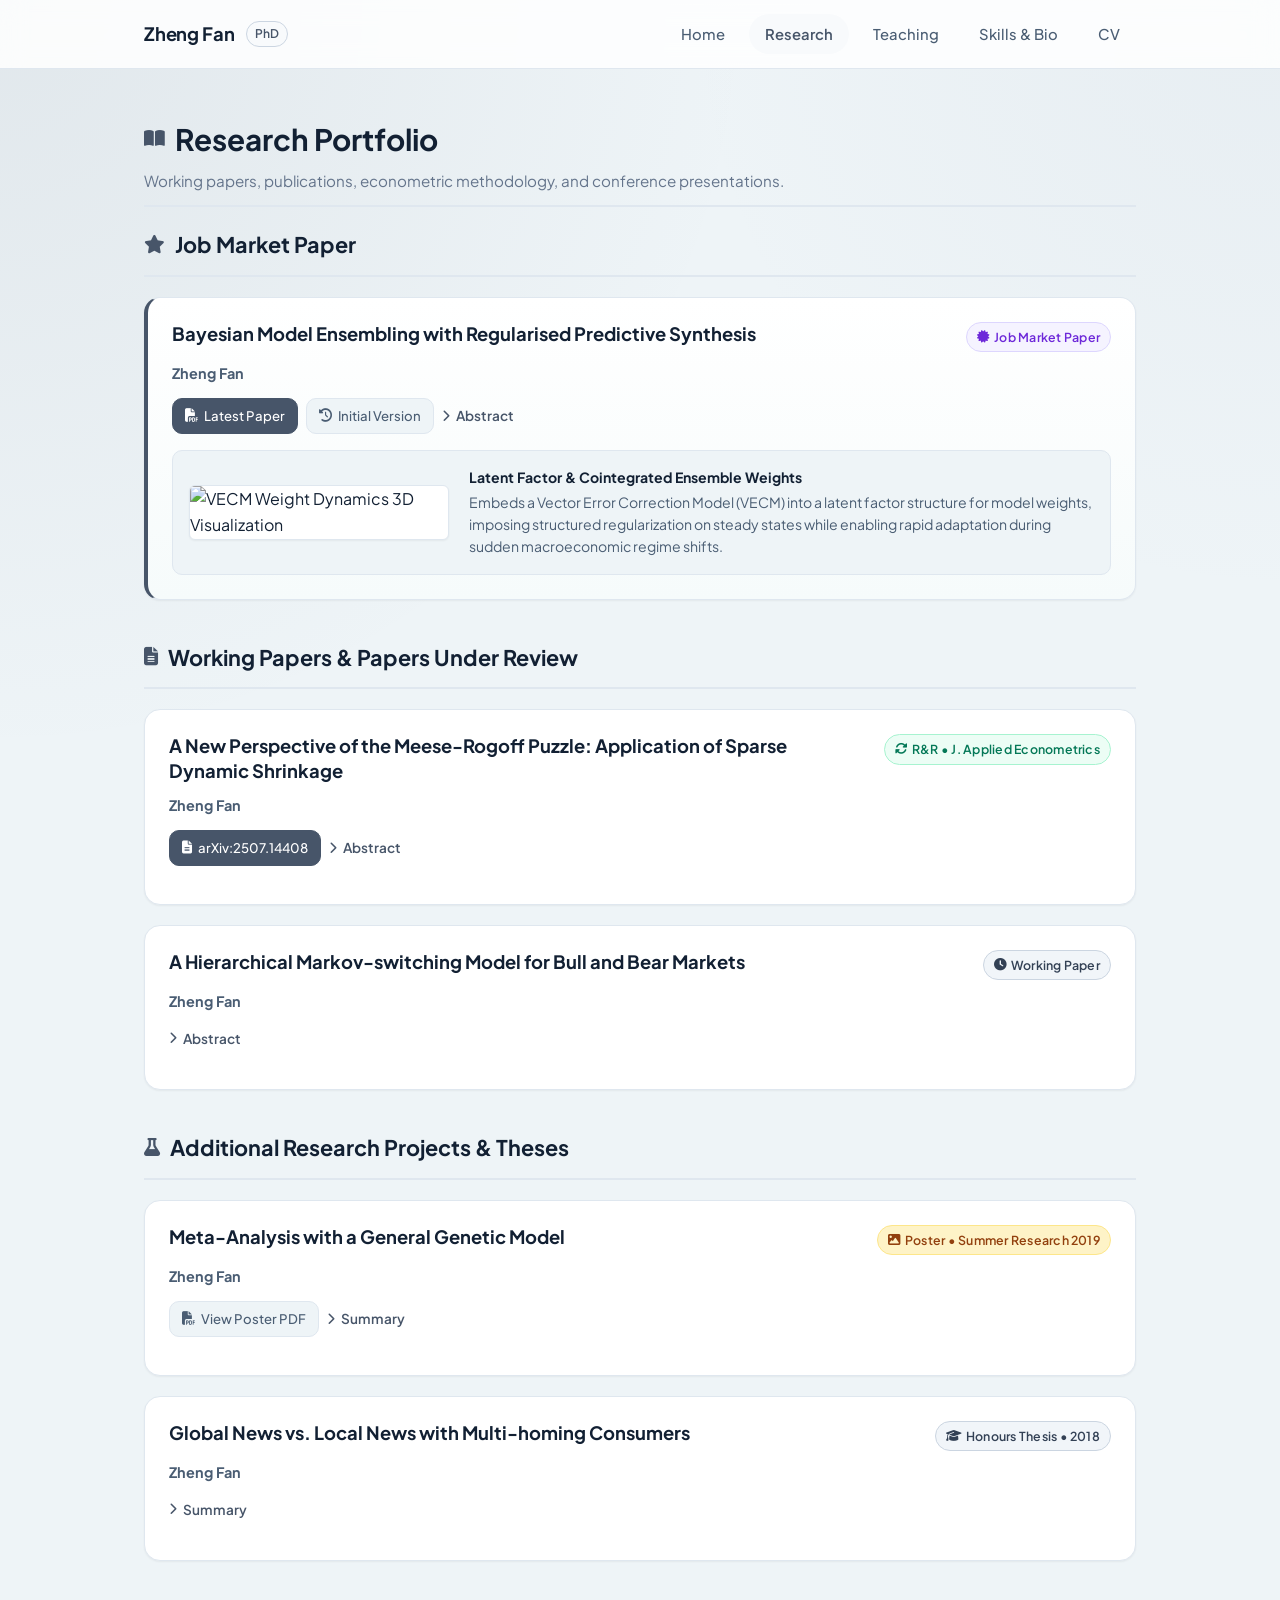
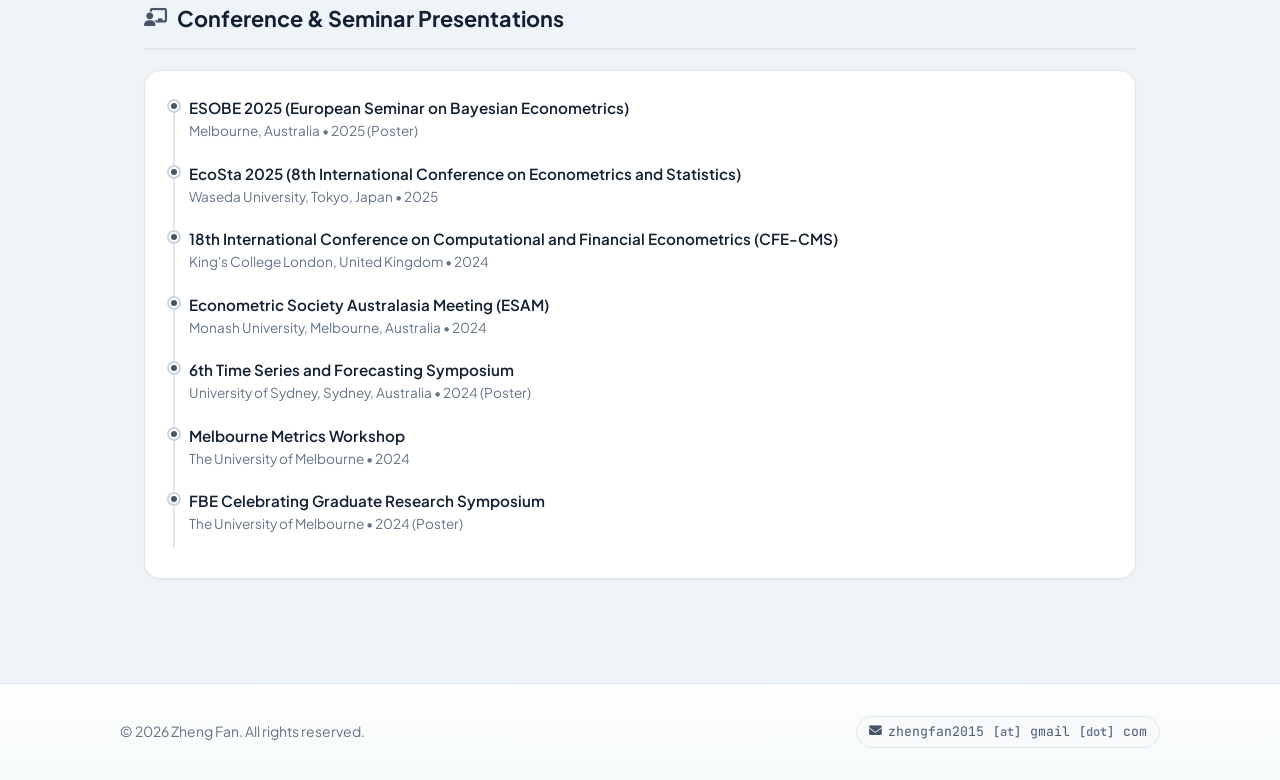
==== commit 5ca2140f: "Add files via upload" ====
--- a/research.html
+++ b/research.html
@@ -36,8 +36,6 @@
     </div>
   </header>
 
-  <button class="theme-preview" id="theme-preview" type="button" aria-label="Preview next theme">Theme: Fri</button>
-
   <!-- Main Content -->
   <main class="main-wrapper">
 
@@ -281,26 +279,8 @@
   <!-- Scripts -->
   <script>
     const dayNames = ['sun', 'mon', 'tue', 'wed', 'thu', 'fri', 'sat'];
-    const themeButton = document.getElementById('theme-preview');
     const todayTheme = dayNames[new Date().getDay()];
-    let currentThemeIndex = dayNames.indexOf(todayTheme);
-
-    function applyTheme(themeName) {
-      document.body.classList.remove('theme-sun', 'theme-mon', 'theme-tue', 'theme-wed', 'theme-thu', 'theme-fri', 'theme-sat');
-      document.body.classList.add('theme-' + themeName);
-      if (themeButton) {
-        themeButton.textContent = 'Theme: ' + themeName.toUpperCase();
-      }
-    }
-
-    applyTheme(dayNames[currentThemeIndex]);
-
-    if (themeButton) {
-      themeButton.addEventListener('click', () => {
-        currentThemeIndex = (currentThemeIndex + 1) % dayNames.length;
-        applyTheme(dayNames[currentThemeIndex]);
-      });
-    }
+    document.body.classList.add('theme-' + todayTheme);
 
     function copyEmail(el) {
       const user = el.getAttribute('data-user');
